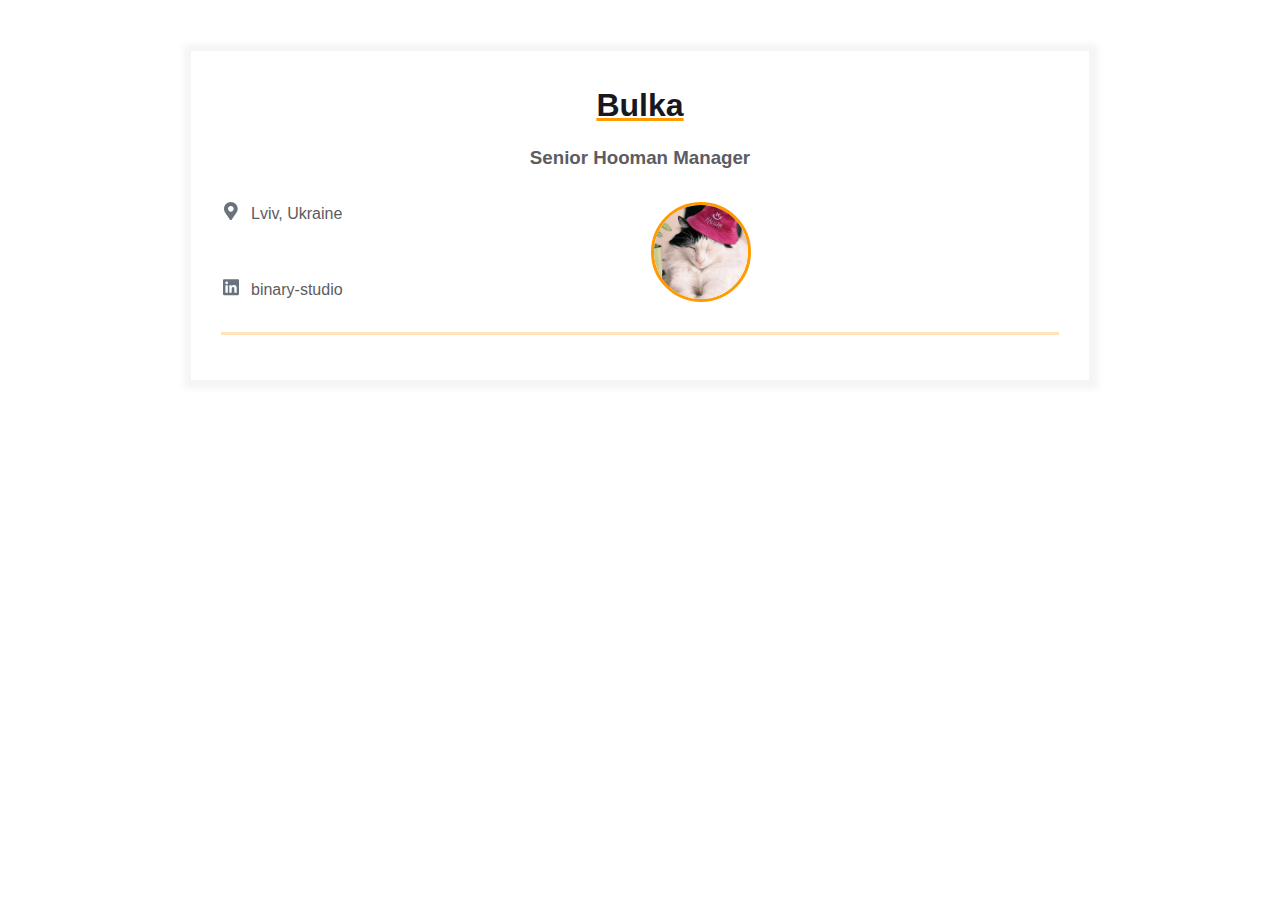
==== index.html @ e43a800d "add Contact info items & avatar.png to resume" ====
<!DOCTYPE html>
<html>
  <head>
    <link rel="stylesheet" href="styles.css">
    <meta charset="UTF-8" />
    <meta name="viewport" content="width=device-width, initial-scale=1" />
    <title>Résumé</title>
  </head>
  <body>
    <main>
      <div class="resume">
        <div class="container">
          <div class="resume__block">
            <h1 class="contact-info__header">Bulka</h1>
            <h3 class="contact-info__sub-header">Senior Hooman Manager</h3>
    
            <div class="contact_info_container fh">
              <div class="contact-info__block">
                <a href="" rel="author" class="contact-info__item">
                  <div class="contact-info__item-icon-wrapper">
                    <svg class="contact-info__item-icon" xmlns="http://www.w3.org/2000/svg" viewBox="0 0 384 512">
                      <path
                        d="M172.268 501.67C26.97 291.031 0 269.413 0 192 0 85.961 85.961 0 192 0s192 85.961 192 192c0 77.413-26.97 99.031-172.268 309.67-9.535 13.774-29.93 13.773-39.464 0zM192 272c44.183 0 80-35.817 80-80s-35.817-80-80-80-80 35.817-80 80 35.817 80 80 80z">
                      </path>
                    </svg>
                  </div>
                  <span>Lviv, Ukraine</span>
                </a>
                <a href="https://ua.linkedin.com/company/binary-studio_241166" rel="author" class="contact-info__item">
                  <div class="contact-info__item-icon-wrapper">
                    <svg class="contact-info__item-icon" xmlns="http://www.w3.org/2000/svg" viewBox="0 0 448 512">
                      <path
                        d="M416 32H31.9C14.3 32 0 46.5 0 64.3v383.4C0 465.5 14.3 480 31.9 480H416c17.6 0 32-14.5 32-32.3V64.3c0-17.8-14.4-32.3-32-32.3zM135.4 416H69V202.2h66.5V416zm-33.2-243c-21.3 0-38.5-17.3-38.5-38.5S80.9 96 102.2 96c21.2 0 38.5 17.3 38.5 38.5 0 21.3-17.2 38.5-38.5 38.5zm282.1 243h-66.4V312c0-24.8-.5-56.7-34.5-56.7-34.6 0-39.9 27-39.9 54.9V416h-66.4V202.2h63.7v29.2h.9c8.9-16.8 30.6-34.5 62.9-34.5 67.2 0 79.7 44.3 79.7 101.9V416z">
                      </path>
                    </svg>
                  </div>
                  <span>binary-studio</span>
                </a>
              </div>
            
              <div class="contact-info__block contact-info__block--center">
                <img class="contact-info__avatar" src="assets/avatar.png" alt="Avatar">
              </div>
    
              <div class="contact-info__block"></div>
            </div>
          </div>
        </div>
      </div>
    </main>
  </body>
</html>
---- styles.css ----
/* General styles */

* {
    margin: 0;
    padding: 0;
    box-sizing: border-box;
}

body {
    font-family: Arial, Helvetica, sans-serif;
    line-height: 1.5;

    --primary-text-color: #181820;
    --secondary-text-color: #5c5c62;
    --durability-text-color: #6a737d9c;
    --icon-color: #6a737d;
    --border-color: #ff9a0045;
    --text-decoration-color: #ff9a00;
}

.container {
    margin: 0 auto;
    padding: 0 30px;
    max-width: 900px;
}

.fh {
    display: flex;
    flex-direction: row;
    justify-content: space-between;
}

.fv {
    display: flex;
    flex-direction: column;
    justify-content: space-between;
}

.resume {
    margin: 50px auto;
    border: 1px solid #f5f5f5;
    box-shadow: 1px 1px 7px 7px #f5f5f5;
    padding: 30px 0;
    max-width: 900px;
}

.resume__block {
    border-bottom: 3px solid var(--border-color);
    padding-bottom: 30px;
    margin-bottom: 15px;
}

@media screen and (max-width: 576px) {

    .main-info,
    .contact_info_container {
        flex-direction: column;
    }

    .contact_info_container {
        align-items: center;
    }

    .contact-info__block:not(:last-child) {
        margin-bottom: 20px;
    }

    .experiences {
        margin-right: 0;
    }
}

/* Contact info styles */

.contact-info__header,
.contact-info__sub-header {
    text-align: center;
}

.contact-info__header {
    color: var(--primary-text-color);
    margin-bottom: 15px;
    text-decoration-color: var(--text-decoration-color);
    text-decoration-line: underline;
}

.contact-info__sub-header {
    color: var(--secondary-text-color);
    margin-bottom: 30px;
}

.contact-info__block {
    display: flex;
    flex-direction: column;
    justify-content: space-between;
}

.contact-info__block--center {
    justify-content: center;
}

.contact-info__item {
    color: var(--secondary-text-color);
    text-decoration: none;
    display: flex;
    justify-content: start;
}

.contact-info__item:not(:last-child) {
    margin-bottom: 20px;
}

.contact-info__item-icon-wrapper {
    margin-right: 10px;
    width: 20px;
    display: flex;
    justify-content: center;
}

.contact-info__item-icon path {
    fill: var(--icon-color);
}

.contact-info__item-icon {
    height: 1.1428rem;
    vertical-align: text-bottom;
}

.contact-info__avatar {
    border-radius: 50%;
    width: 100px;
    height: 100px;
    object-fit: cover;
    border: 3px solid;
    border-color: var(--text-decoration-color);
}

/* Intro and skills styles */

.intro {
    display: flex;
    justify-content: start;
}

.intro__icon-wrapper {
    margin-right: 30px;
    width: 30px;
    display: flex;
    justify-content: center;
}

.intro__icon {
    height: 1.1428rem;
    vertical-align: text-bottom;
}

.intro__icon path {
    fill: var(--text-decoration-color);
}

.intro_text {
    color: var(--secondary-text-color);
    text-align: justify;
}

.skills__header {
    color: var(--secondary-text-color);
    text-align: center;
    margin-bottom: 15px;
}

.skills__text {
    color: var(--secondary-text-color);
    text-align: justify;
}

/* Experience and additonal info styles */

.experiences {
    flex: 1 1 60%;
    margin-right: 50px;
}

.experiences__header {
    color: var(--secondary-text-color);
    text-align: left;
    margin-bottom: 20px;
}

.experiences__company-header-durability {
    color: var(--durability-text-color);
    text-align: left;
    margin-bottom: 10px;
    font-size: 15px;
}

.experiences__company-header-name {
    color: var(--primary-text-color);
    text-decoration-color: var(--text-decoration-color);
    text-decoration-line: underline;
    text-align: left;
    margin-bottom: 20px;
}

.experiences__company-project {
    margin-left: 15px;
    margin-bottom: 25px;
}

.experiences__company-project-role {
    color: var(--durability-text-color);
    text-align: left;
    margin-bottom: 10px;
    font-size: 15px;
}

.experiences__company-project-name {
    color: var(--primary-text-color);
    text-align: left;
    margin-bottom: 10px;
}

.experiences__company-project-responsibilities {
    color: var(--secondary-text-color);
    padding-left: 20px;
}

.additional-info {
    flex: 1 1 40%;
}

.additional-info__education {
    margin-bottom: 20px;
}

.additional-info__education-header {
    color: var(--secondary-text-color);
    text-align: left;
    margin-bottom: 20px;
}

.additional-info__education-university-durability {
    color: var(--durability-text-color);
    text-align: left;
    margin-bottom: 10px;
    font-size: 15px;
}

.additional-info__education-university-speciality {
    color: var(--primary-text-color);
    text-align: left;
    margin-bottom: 10px;
}

.additional-info__education-university-name {
    color: var(--secondary-text-color);
}

.additional-info__languages {
    margin-bottom: 20px;
}

.additional-info__languages-header {
    color: var(--secondary-text-color);
    text-align: left;
    margin-bottom: 20px;
}

.additional-info__languages-item {
    color: var(--secondary-text-color);
}
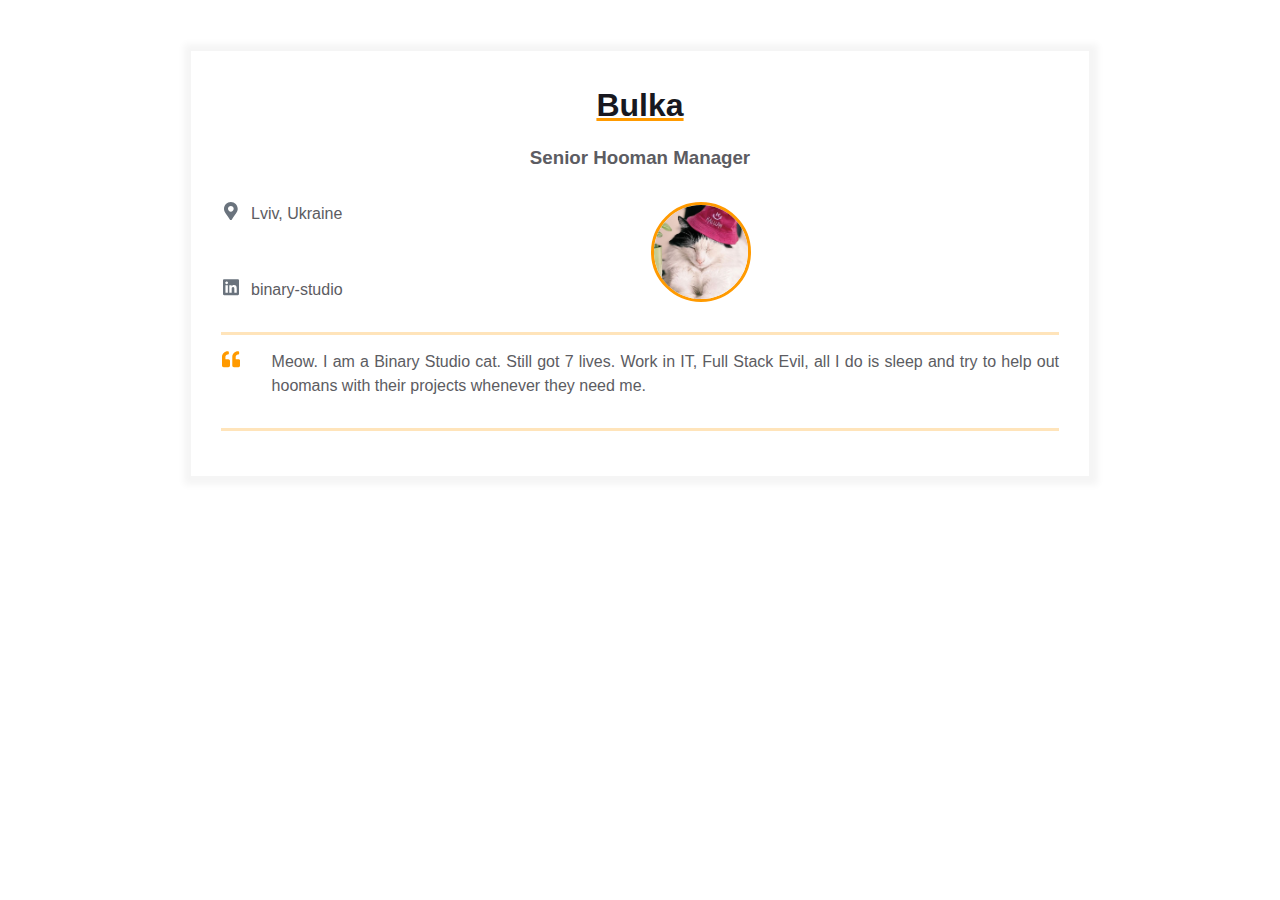
==== commit 65c76526: "added Intro block to resume" ====
--- a/index.html
+++ b/index.html
@@ -46,6 +46,24 @@
             </div>
           </div>
         </div>
+        <div class="container">
+          <div class="resume__block">
+            <div class="intro">
+              <div class="intro__icon-wrapper">
+                <svg class="intro__icon" xmlns="http://www.w3.org/2000/svg" viewBox="0 0 512 512">
+                  <path
+                    d="M464 256h-80v-64c0-35.3 28.7-64 64-64h8c13.3 0 24-10.7 24-24V56c0-13.3-10.7-24-24-24h-8c-88.4 0-160 71.6-160 160v240c0 26.5 21.5 48 48 48h128c26.5 0 48-21.5 48-48V304c0-26.5-21.5-48-48-48zm-288 0H96v-64c0-35.3 28.7-64 64-64h8c13.3 0 24-10.7 24-24V56c0-13.3-10.7-24-24-24h-8C71.6 32 0 103.6 0 192v240c0 26.5 21.5 48 48 48h128c26.5 0 48-21.5 48-48V304c0-26.5-21.5-48-48-48z">
+                  </path>
+                </svg>
+              </div>
+              <p class="intro_text">Meow.
+                I am a Binary Studio cat. Still got 7 lives. Work in IT, Full Stack Evil, 
+                all I do is sleep and try to help out hoomans with their projects whenever 
+                they need me.
+              </p>
+            </div>
+          </div>
+        </div>
       </div>
     </main>
   </body>
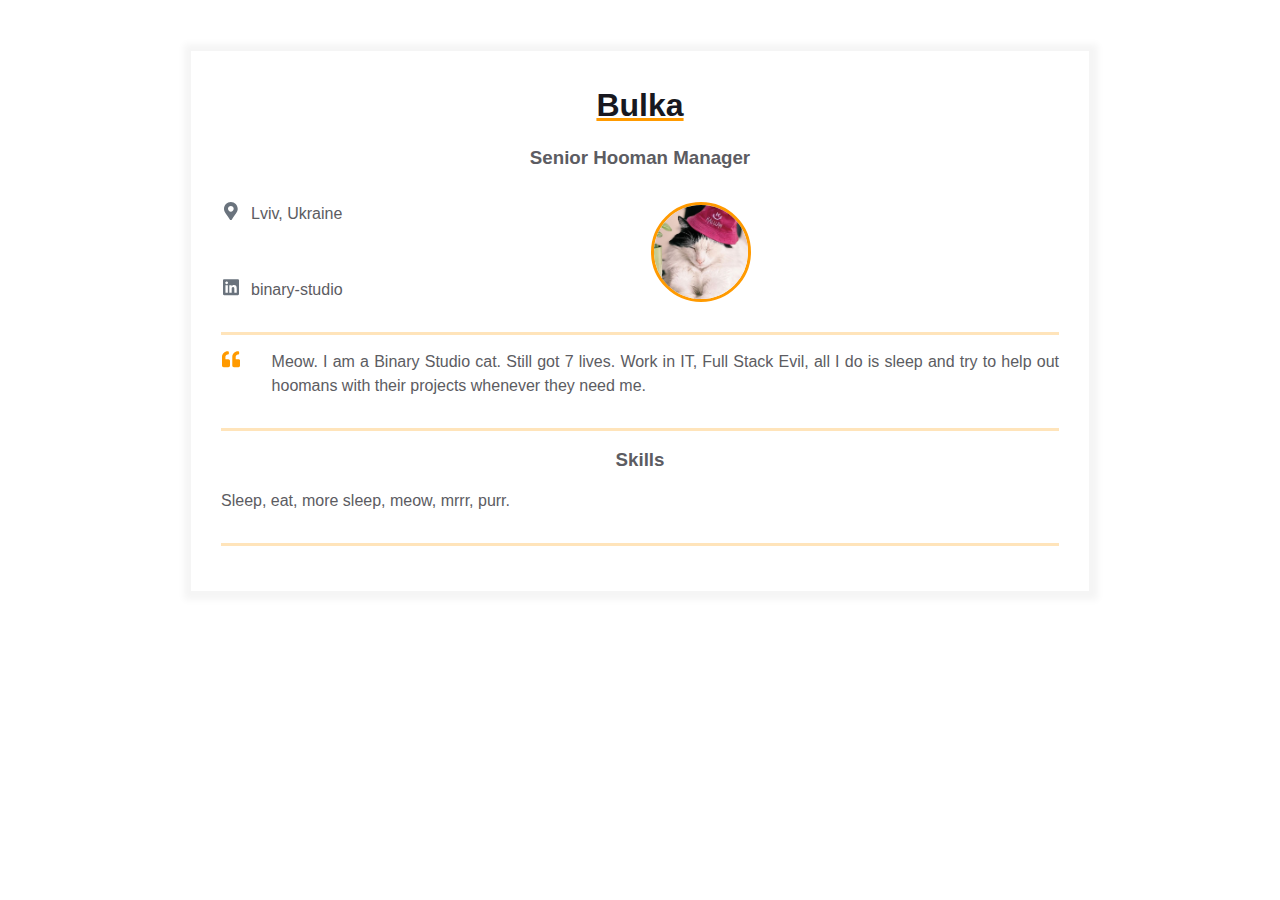
==== commit ce447bea: "added block skills to resume" ====
--- a/index.html
+++ b/index.html
@@ -64,6 +64,14 @@
             </div>
           </div>
         </div>
+        <div class="container">
+          <div class="resume__block">
+            <div class="skills">
+              <h3 class="skills__header">Skills</h3>
+              <p class="skills__text">Sleep, eat, more sleep, meow, mrrr, purr. </p>
+            </div>
+          </div>
+        </div>
       </div>
     </main>
   </body>
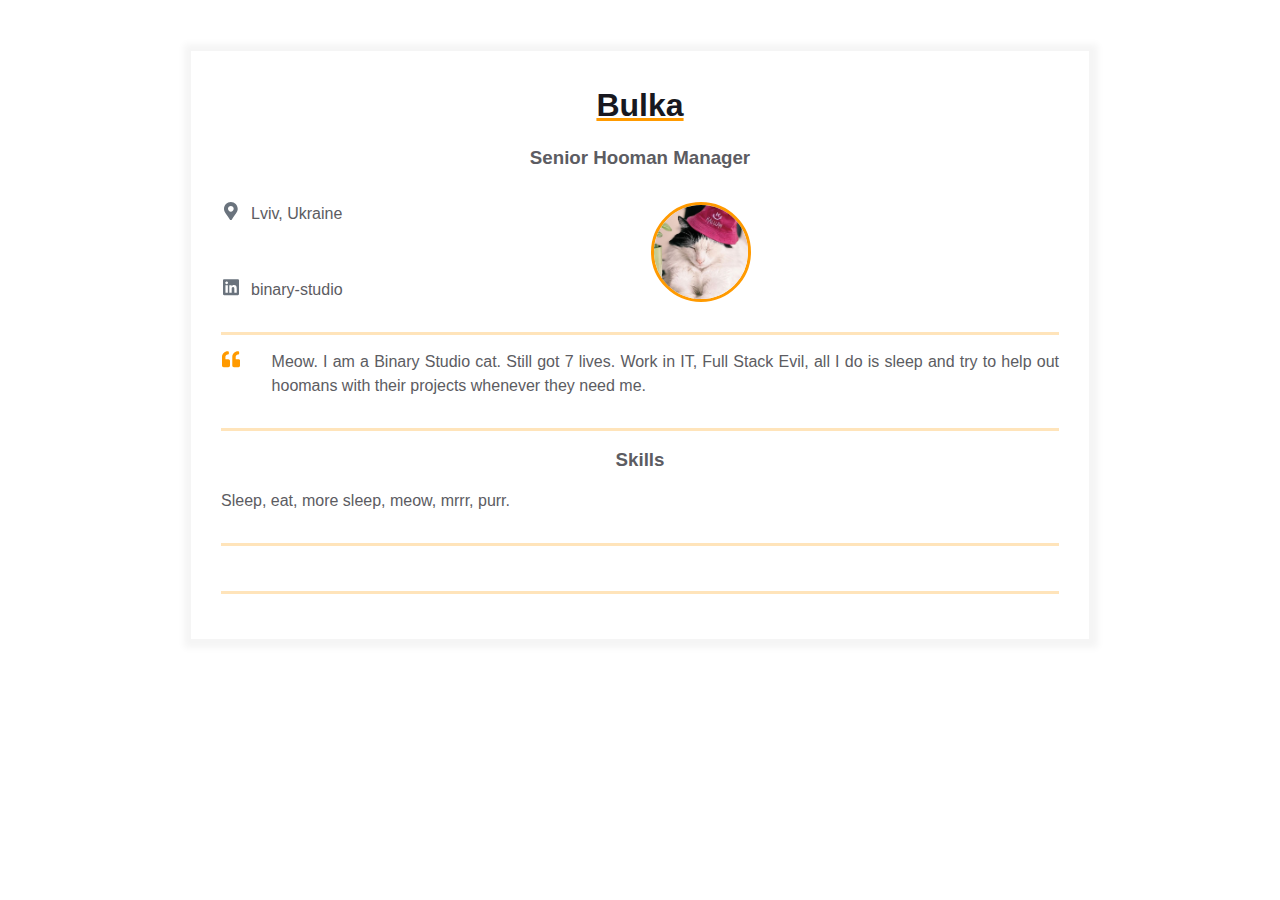
==== commit c3876fef: "added experience block to the resume" ====
--- a/index.html
+++ b/index.html
@@ -72,6 +72,16 @@
             </div>
           </div>
         </div>
+        <div class="container">
+          <div class="resume__block">
+            <div class="main-info fh">
+        
+              <div class="experiences"></div>
+        
+              <div class="additional-info fv"></div>
+            </div>
+          </div>
+        </div>
       </div>
     </main>
   </body>
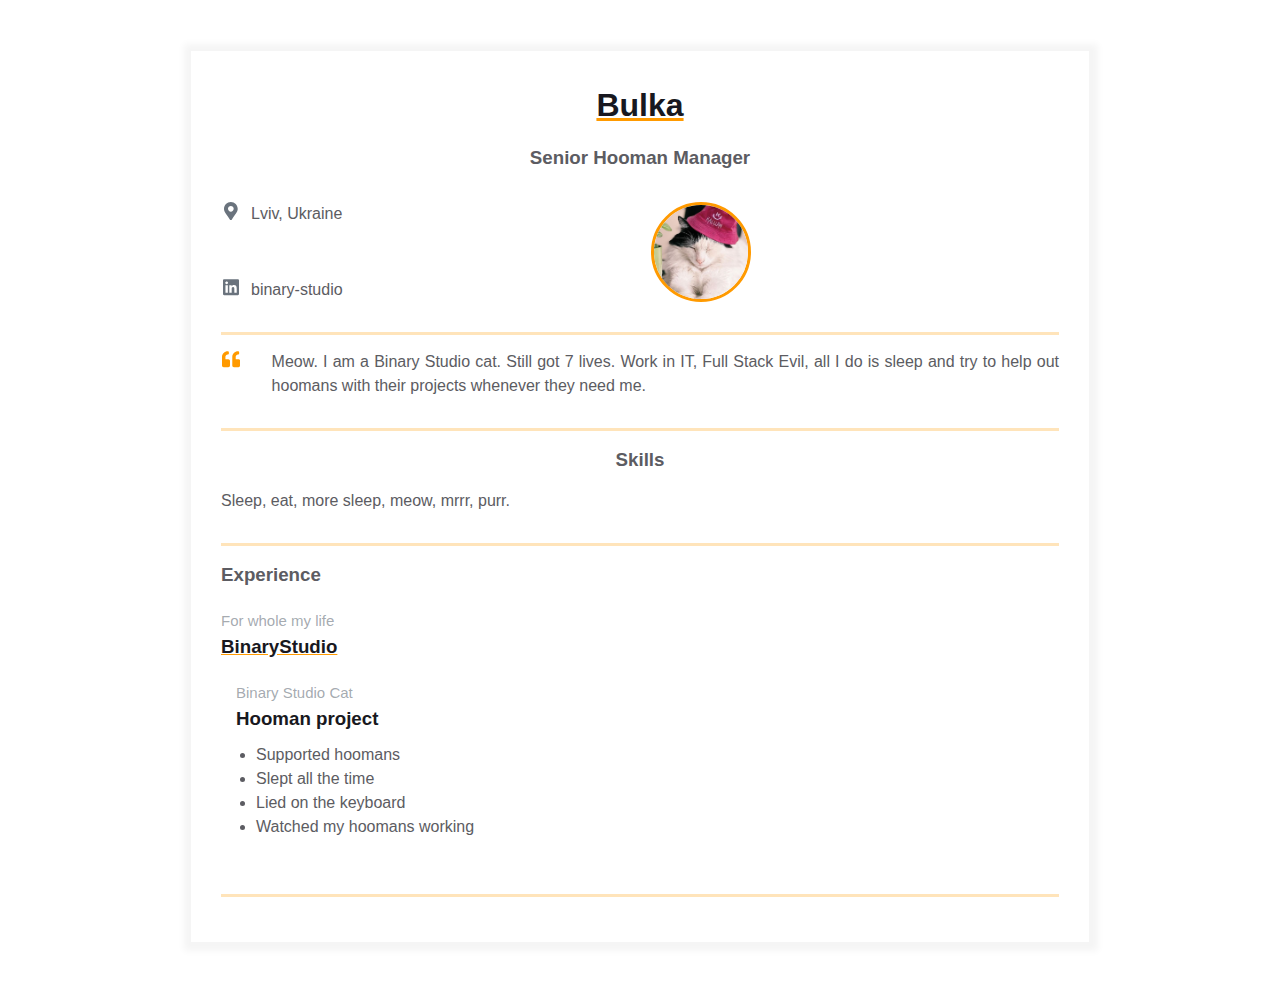
==== commit 4011a3a1: "added to more info about experience in experience block" ====
--- a/index.html
+++ b/index.html
@@ -76,7 +76,26 @@
           <div class="resume__block">
             <div class="main-info fh">
         
-              <div class="experiences"></div>
+              <div class="experiences">
+                <h3 class="experiences__header">Experience</h3>
+                <div class="experiences__company">
+                  <div class="experiences__company-header">
+                    <span class="experiences__company-header-durability">For whole my life</span>
+                    <h3 class="experiences__company-header-name">BinaryStudio</h3>
+                  </div>
+              
+                  <div class="experiences__company-project">
+                    <span class="experiences__company-project-role">Binary Studio Cat</span>
+                    <h3 class="experiences__company-project-name">Hooman project</h3>
+                    <ul class="experiences__company-project-responsibilities">
+                      <li>Supported hoomans</li>
+                      <li>Slept all the time</li>
+                      <li>Lied on the keyboard</li>
+                      <li>Watched my hoomans working</li>
+                    </ul>
+                  </div>
+                </div>
+              </div>
         
               <div class="additional-info fv"></div>
             </div>
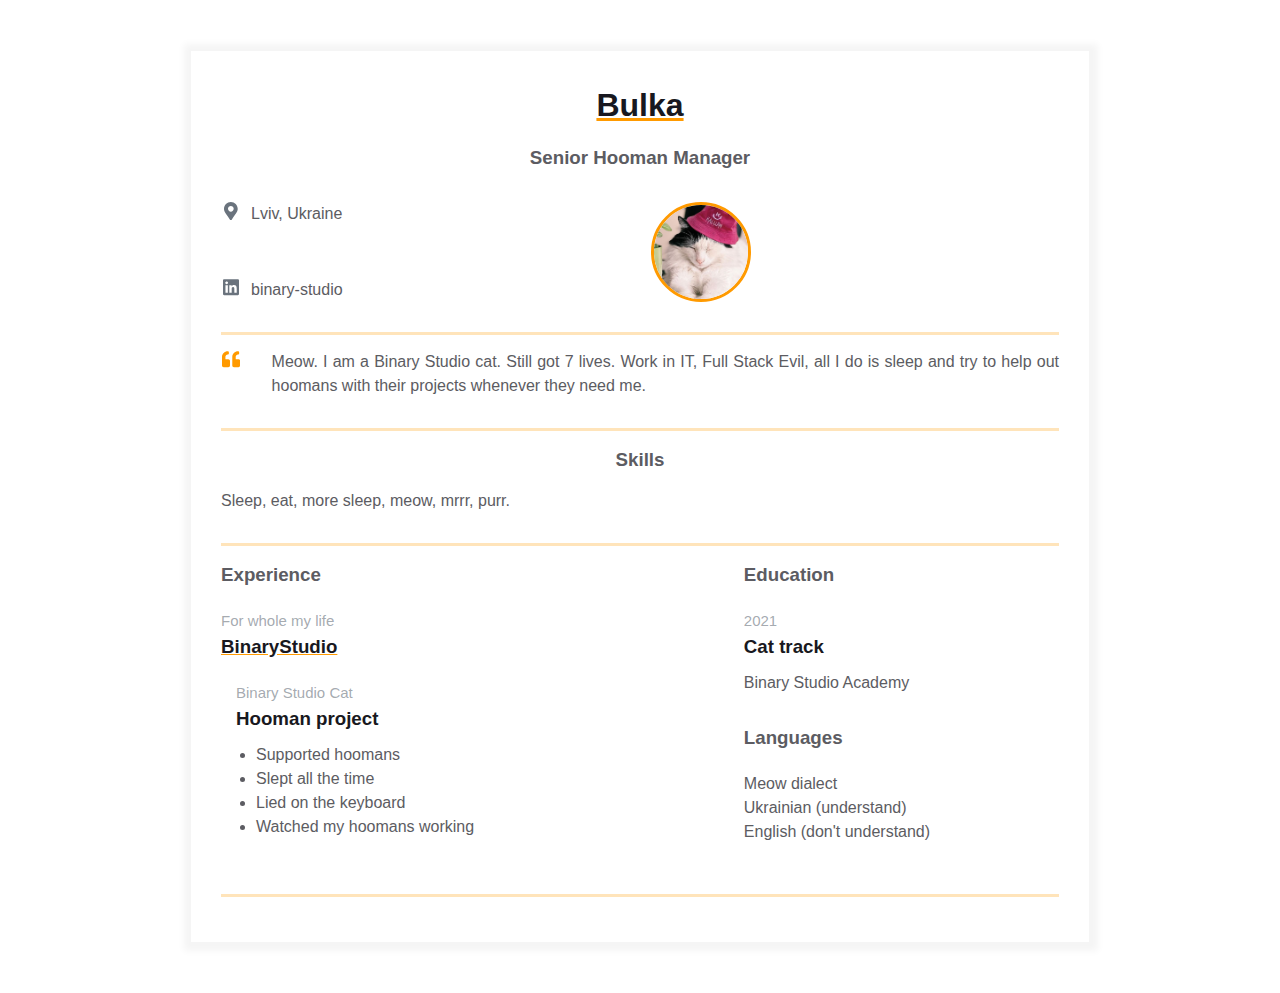
==== commit f5f9a0c2: "added additional info to the resume" ====
--- a/index.html
+++ b/index.html
@@ -97,7 +97,29 @@
                 </div>
               </div>
         
-              <div class="additional-info fv"></div>
+              <div class="additional-info fv">
+                <div class="additional-info__education">
+                  <h3 class="additional-info__education-header">Education</h3>
+                  <div class="additional-info__education-university">
+                    <span class="additional-info__education-university-durability">2021</span>
+                    <h3 class="additional-info__education-university-speciality">Cat track</h3>
+                    <p class="additional-info__education-university-name">Binary Studio Academy</p>
+                  </div>
+                </div>
+              
+                <div class="additional-info__languages">
+                  <h3 class="additional-info__languages-header">Languages</h3>
+                  <p class="additional-info__languages-item">
+                    Meow dialect
+                  </p>
+                  <p class="additional-info__languages-item">
+                    Ukrainian (understand)
+                  </p>
+                  <p class="additional-info__languages-item">
+                    English (don't understand)
+                  </p>
+                </div>
+              </div>
             </div>
           </div>
         </div>
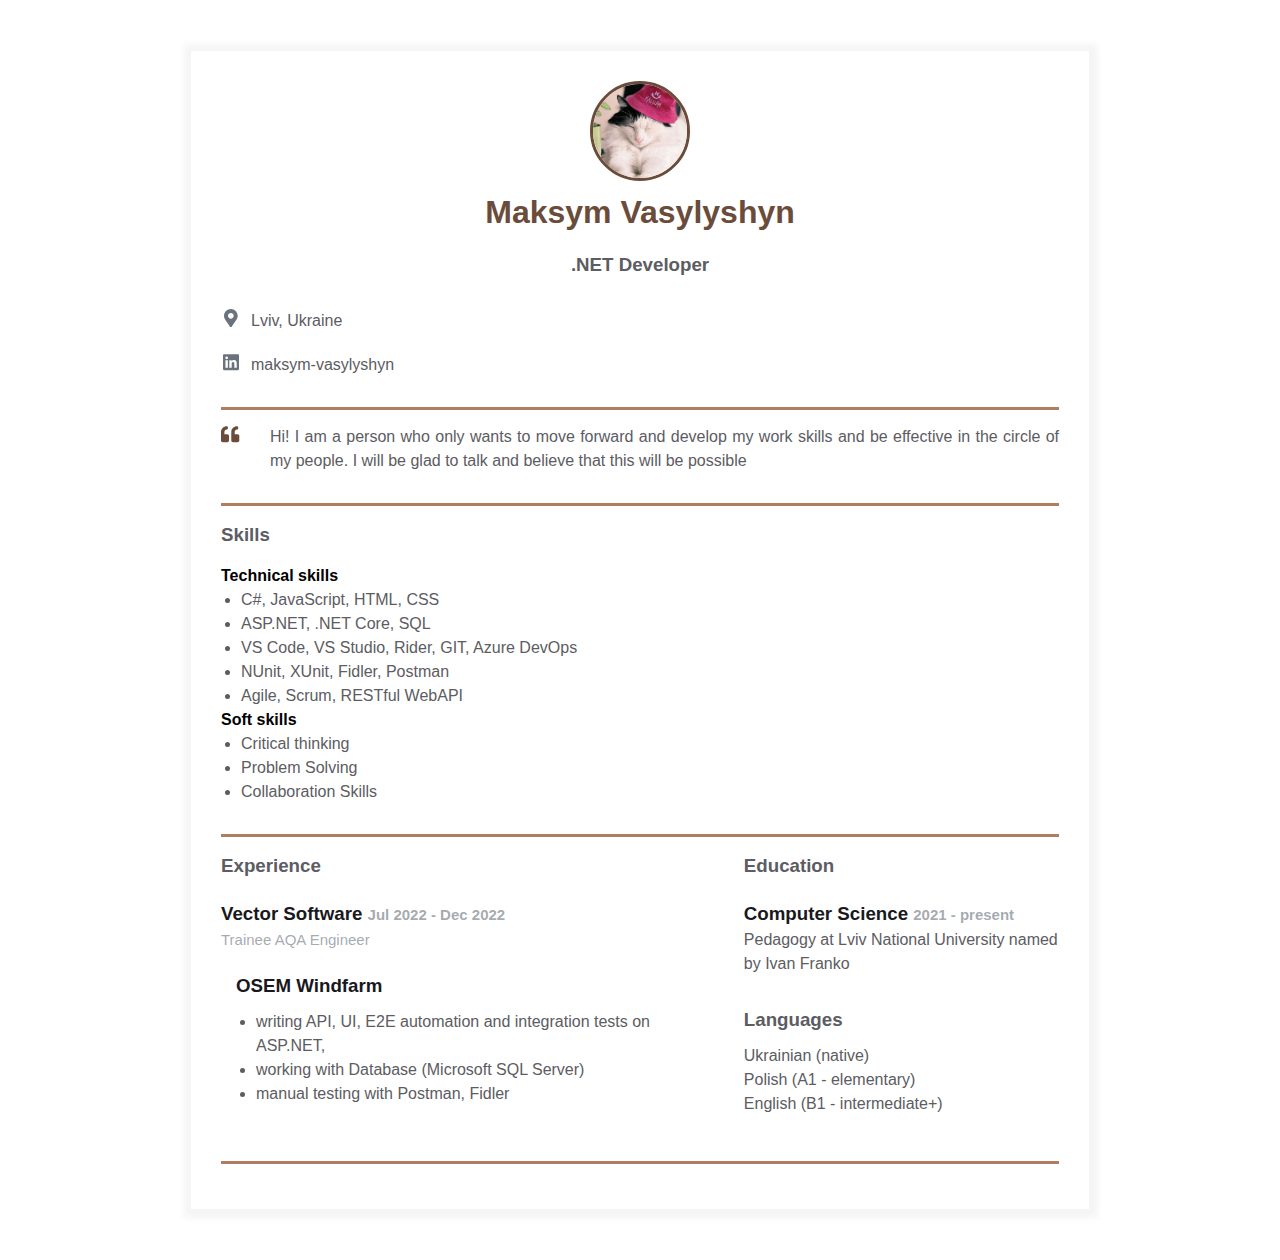
==== commit 4550f67e: "rewrited all blocks and correct values" ====
--- a/index.html
+++ b/index.html
@@ -11,36 +11,39 @@
       <div class="resume">
         <div class="container">
           <div class="resume__block">
-            <h1 class="contact-info__header">Bulka</h1>
-            <h3 class="contact-info__sub-header">Senior Hooman Manager</h3>
-    
-            <div class="contact_info_container fh">
+
               <div class="contact-info__block">
-                <a href="" rel="author" class="contact-info__item">
-                  <div class="contact-info__item-icon-wrapper">
-                    <svg class="contact-info__item-icon" xmlns="http://www.w3.org/2000/svg" viewBox="0 0 384 512">
-                      <path
-                        d="M172.268 501.67C26.97 291.031 0 269.413 0 192 0 85.961 85.961 0 192 0s192 85.961 192 192c0 77.413-26.97 99.031-172.268 309.67-9.535 13.774-29.93 13.773-39.464 0zM192 272c44.183 0 80-35.817 80-80s-35.817-80-80-80-80 35.817-80 80 35.817 80 80 80z">
-                      </path>
-                    </svg>
-                  </div>
-                  <span>Lviv, Ukraine</span>
-                </a>
-                <a href="https://ua.linkedin.com/company/binary-studio_241166" rel="author" class="contact-info__item">
-                  <div class="contact-info__item-icon-wrapper">
-                    <svg class="contact-info__item-icon" xmlns="http://www.w3.org/2000/svg" viewBox="0 0 448 512">
-                      <path
-                        d="M416 32H31.9C14.3 32 0 46.5 0 64.3v383.4C0 465.5 14.3 480 31.9 480H416c17.6 0 32-14.5 32-32.3V64.3c0-17.8-14.4-32.3-32-32.3zM135.4 416H69V202.2h66.5V416zm-33.2-243c-21.3 0-38.5-17.3-38.5-38.5S80.9 96 102.2 96c21.2 0 38.5 17.3 38.5 38.5 0 21.3-17.2 38.5-38.5 38.5zm282.1 243h-66.4V312c0-24.8-.5-56.7-34.5-56.7-34.6 0-39.9 27-39.9 54.9V416h-66.4V202.2h63.7v29.2h.9c8.9-16.8 30.6-34.5 62.9-34.5 67.2 0 79.7 44.3 79.7 101.9V416z">
-                      </path>
-                    </svg>
-                  </div>
-                  <span>binary-studio</span>
-                </a>
+                <div class="contact-info__block--center">
+                  <img class="contact-info__avatar" src="assets/avatar.png" alt="Avatar">
+                </div>
               </div>
-            
-              <div class="contact-info__block contact-info__block--center">
-                <img class="contact-info__avatar" src="assets/avatar.png" alt="Avatar">
-              </div>
+
+              <h1 class="contact-info__header">Maksym Vasylyshyn</h1>
+              <h3 class="contact-info__sub-header">.NET Developer</h3>
+
+              <div class="contact_info_container fh">
+                <div class="contact-info__block">
+                  <a href="" rel="author" class="contact-info__item">
+                    <div class="contact-info__item-icon-wrapper">
+                      <svg class="contact-info__item-icon" xmlns="http://www.w3.org/2000/svg" viewBox="0 0 384 512">
+                        <path
+                          d="M172.268 501.67C26.97 291.031 0 269.413 0 192 0 85.961 85.961 0 192 0s192 85.961 192 192c0 77.413-26.97 99.031-172.268 309.67-9.535 13.774-29.93 13.773-39.464 0zM192 272c44.183 0 80-35.817 80-80s-35.817-80-80-80-80 35.817-80 80 35.817 80 80 80z">
+                        </path>
+                      </svg>
+                    </div>
+                    <span>Lviv, Ukraine</span>
+                  </a>
+                  <a href="https://www.linkedin.com/in/maksym-vasylyshyn/" rel="author" class="contact-info__item">
+                    <div class="contact-info__item-icon-wrapper">
+                      <svg class="contact-info__item-icon" xmlns="http://www.w3.org/2000/svg" viewBox="0 0 448 512">
+                        <path
+                          d="M416 32H31.9C14.3 32 0 46.5 0 64.3v383.4C0 465.5 14.3 480 31.9 480H416c17.6 0 32-14.5 32-32.3V64.3c0-17.8-14.4-32.3-32-32.3zM135.4 416H69V202.2h66.5V416zm-33.2-243c-21.3 0-38.5-17.3-38.5-38.5S80.9 96 102.2 96c21.2 0 38.5 17.3 38.5 38.5 0 21.3-17.2 38.5-38.5 38.5zm282.1 243h-66.4V312c0-24.8-.5-56.7-34.5-56.7-34.6 0-39.9 27-39.9 54.9V416h-66.4V202.2h63.7v29.2h.9c8.9-16.8 30.6-34.5 62.9-34.5 67.2 0 79.7 44.3 79.7 101.9V416z">
+                        </path>
+                      </svg>
+                    </div>
+                    <span>maksym-vasylyshyn</span>
+                  </a>
+                </div>
     
               <div class="contact-info__block"></div>
             </div>
@@ -56,10 +59,9 @@
                   </path>
                 </svg>
               </div>
-              <p class="intro_text">Meow.
-                I am a Binary Studio cat. Still got 7 lives. Work in IT, Full Stack Evil, 
-                all I do is sleep and try to help out hoomans with their projects whenever 
-                they need me.
+              <p class="intro_text">Hi!
+                I am a person who only wants to move forward and develop my work skills and be effective in the circle of my people. 
+                I will be glad to talk and believe that this will be possible
               </p>
             </div>
           </div>
@@ -68,7 +70,30 @@
           <div class="resume__block">
             <div class="skills">
               <h3 class="skills__header">Skills</h3>
-              <p class="skills__text">Sleep, eat, more sleep, meow, mrrr, purr. </p>
+
+              <div class="hardskills">
+                <div>
+                  <h4>Technical skills</h4>
+                </div>
+                <ul class="hardskills__text">
+                  <li>C#, JavaScript, HTML, CSS</li>
+                  <li>ASP.NET, .NET Core, SQL</li>
+                  <li>VS Code, VS Studio, Rider, GIT, Azure DevOps</li>
+                  <li>NUnit, XUnit, Fidler, Postman</li>
+                  <li>Agile, Scrum, RESTful WebAPI</li>
+                </ul>
+              </div>
+                
+              <div class="softskills fv">
+                <div>
+                  <h4>Soft skills</h4>
+                </div>
+                <ul class="softskills__text">
+                  <li>Critical thinking</li>
+                  <li>Problem Solving</li>
+                  <li>Collaboration Skills</li>
+                </ul>
+              </div>
             </div>
           </div>
         </div>
@@ -80,18 +105,20 @@
                 <h3 class="experiences__header">Experience</h3>
                 <div class="experiences__company">
                   <div class="experiences__company-header">
-                    <span class="experiences__company-header-durability">For whole my life</span>
-                    <h3 class="experiences__company-header-name">BinaryStudio</h3>
+                    <div class="experiences__company-header-name">
+                      <h3>Vector Software
+                        <span class="experiences__company-header-durability">Jul 2022 - Dec 2022</span>
+                      </h3>
+                      <span class="experiences__company-role">Trainee AQA Engineer</span>
+                    </div>
                   </div>
               
                   <div class="experiences__company-project">
-                    <span class="experiences__company-project-role">Binary Studio Cat</span>
-                    <h3 class="experiences__company-project-name">Hooman project</h3>
+                    <h3 class="experiences__company-project-name">OSEM Windfarm</h3>
                     <ul class="experiences__company-project-responsibilities">
-                      <li>Supported hoomans</li>
-                      <li>Slept all the time</li>
-                      <li>Lied on the keyboard</li>
-                      <li>Watched my hoomans working</li>
+                      <li>writing API, UI, E2E automation and integration tests on ASP.NET,</li>
+                      <li>working with Database (Microsoft SQL Server)</li>
+                      <li>manual testing with Postman, Fidler</li>
                     </ul>
                   </div>
                 </div>
@@ -101,22 +128,25 @@
                 <div class="additional-info__education">
                   <h3 class="additional-info__education-header">Education</h3>
                   <div class="additional-info__education-university">
-                    <span class="additional-info__education-university-durability">2021</span>
-                    <h3 class="additional-info__education-university-speciality">Cat track</h3>
-                    <p class="additional-info__education-university-name">Binary Studio Academy</p>
+                    <div class="additional-info__education-university-speciality">
+                      <h3>Computer Science
+                        <span class="additional-info__education-university-durability">2021 - present</span>
+                      </h3>
+                      <p class="additional-info__education-university-name">Pedagogy at Lviv National University named by Ivan Franko</p>
+                    </div>
                   </div>
                 </div>
               
                 <div class="additional-info__languages">
                   <h3 class="additional-info__languages-header">Languages</h3>
                   <p class="additional-info__languages-item">
-                    Meow dialect
+                    Ukrainian (native)
                   </p>
                   <p class="additional-info__languages-item">
-                    Ukrainian (understand)
+                    Polish (A1 - elementary)
                   </p>
                   <p class="additional-info__languages-item">
-                    English (don't understand)
+                    English (B1 - intermediate+)
                   </p>
                 </div>
               </div>
--- a/styles.css
+++ b/styles.css
@@ -14,8 +14,8 @@
     --secondary-text-color: #5c5c62;
     --durability-text-color: #6a737d9c;
     --icon-color: #6a737d;
-    --border-color: #ff9a0045;
-    --text-decoration-color: #ff9a00;
+    --border-color: #ae7e5e;
+    --text-decoration-color: #6b4c3a;
 }
 
 .container {
@@ -68,20 +68,23 @@
     .experiences {
         margin-right: 0;
     }
+
+    .skills {
+        margin-right: 0;
+    }
 }
 
 /* Contact info styles */
 
 .contact-info__header,
-.contact-info__sub-header {
+.contact-info__sub-header,
+.contact-info__block--center {
     text-align: center;
 }
 
 .contact-info__header {
-    color: var(--primary-text-color);
-    margin-bottom: 15px;
-    text-decoration-color: var(--text-decoration-color);
-    text-decoration-line: underline;
+    color: var(--text-decoration-color);
+    margin-bottom: 15px;
 }
 
 .contact-info__sub-header {
@@ -93,10 +96,6 @@
     display: flex;
     flex-direction: column;
     justify-content: space-between;
-}
-
-.contact-info__block--center {
-    justify-content: center;
 }
 
 .contact-info__item {
@@ -165,13 +164,15 @@
 
 .skills__header {
     color: var(--secondary-text-color);
-    text-align: center;
-    margin-bottom: 15px;
-}
-
-.skills__text {
-    color: var(--secondary-text-color);
     text-align: justify;
+    margin-bottom: 15px;
+}
+
+.softskills__text,
+.hardskills__text {
+    color: var(--secondary-text-color);
+    text-align: left;
+    padding-left: 20px;
 }
 
 /* Experience and additonal info styles */
@@ -196,8 +197,6 @@
 
 .experiences__company-header-name {
     color: var(--primary-text-color);
-    text-decoration-color: var(--text-decoration-color);
-    text-decoration-line: underline;
     text-align: left;
     margin-bottom: 20px;
 }
@@ -207,7 +206,7 @@
     margin-bottom: 25px;
 }
 
-.experiences__company-project-role {
+.experiences__company-role {
     color: var(--durability-text-color);
     text-align: left;
     margin-bottom: 10px;
@@ -257,13 +256,13 @@
 }
 
 .additional-info__languages {
-    margin-bottom: 20px;
+    margin-bottom: 15px;
 }
 
 .additional-info__languages-header {
     color: var(--secondary-text-color);
     text-align: left;
-    margin-bottom: 20px;
+    margin-bottom: 10px;
 }
 
 .additional-info__languages-item {
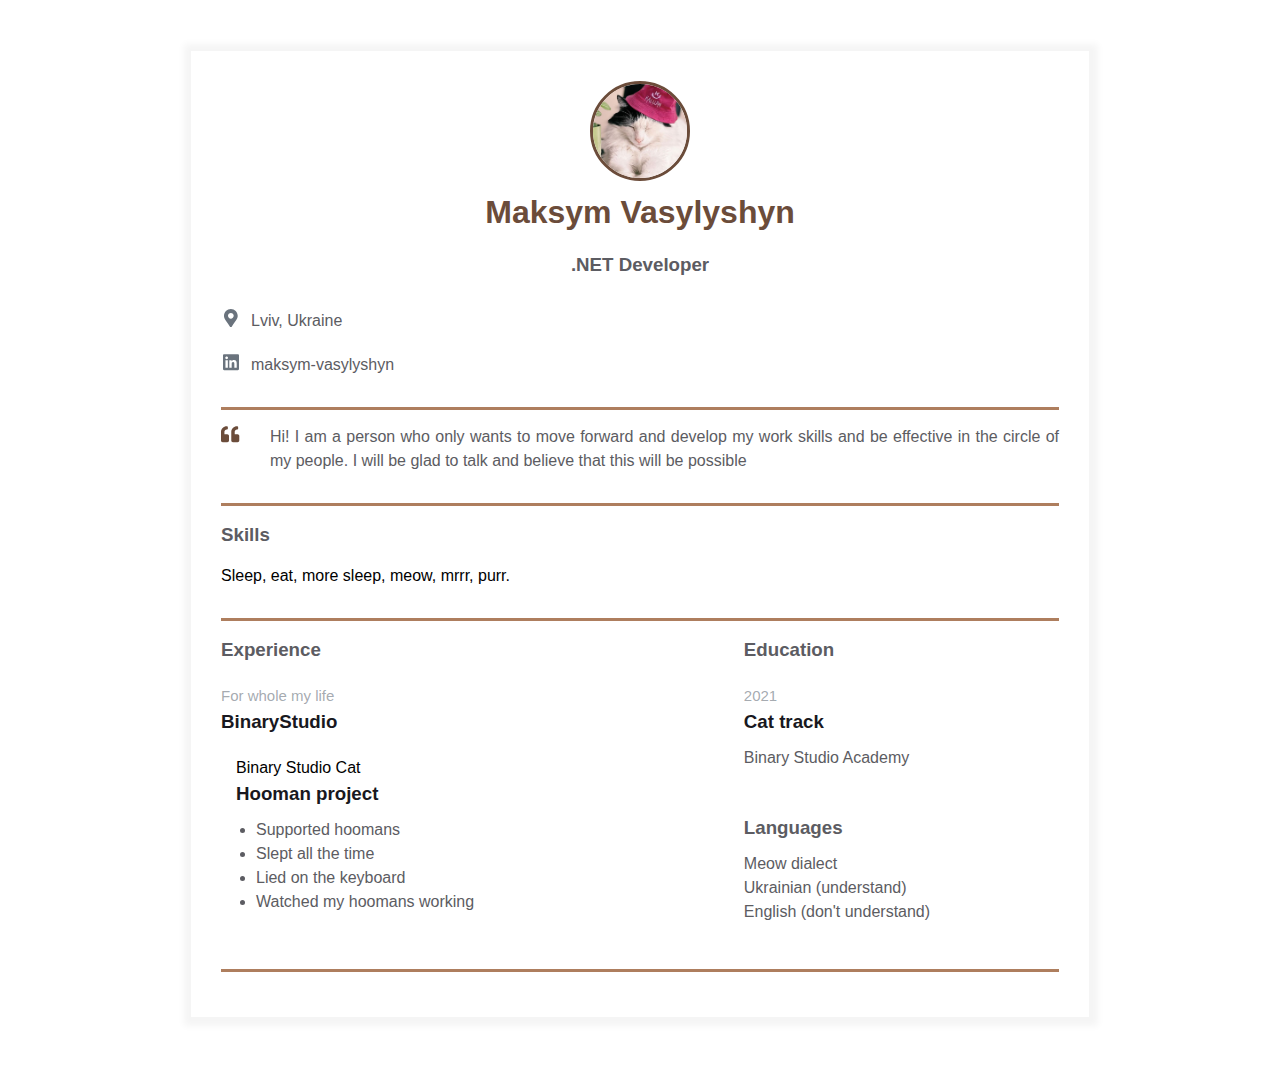
==== commit 760e83d6: "added own resume" ====
--- a/index.html
+++ b/index.html
@@ -70,30 +70,7 @@
           <div class="resume__block">
             <div class="skills">
               <h3 class="skills__header">Skills</h3>
-
-              <div class="hardskills">
-                <div>
-                  <h4>Technical skills</h4>
-                </div>
-                <ul class="hardskills__text">
-                  <li>C#, JavaScript, HTML, CSS</li>
-                  <li>ASP.NET, .NET Core, SQL</li>
-                  <li>VS Code, VS Studio, Rider, GIT, Azure DevOps</li>
-                  <li>NUnit, XUnit, Fidler, Postman</li>
-                  <li>Agile, Scrum, RESTful WebAPI</li>
-                </ul>
-              </div>
-                
-              <div class="softskills fv">
-                <div>
-                  <h4>Soft skills</h4>
-                </div>
-                <ul class="softskills__text">
-                  <li>Critical thinking</li>
-                  <li>Problem Solving</li>
-                  <li>Collaboration Skills</li>
-                </ul>
-              </div>
+              <p class="skills__text">Sleep, eat, more sleep, meow, mrrr, purr. </p>
             </div>
           </div>
         </div>
@@ -105,20 +82,18 @@
                 <h3 class="experiences__header">Experience</h3>
                 <div class="experiences__company">
                   <div class="experiences__company-header">
-                    <div class="experiences__company-header-name">
-                      <h3>Vector Software
-                        <span class="experiences__company-header-durability">Jul 2022 - Dec 2022</span>
-                      </h3>
-                      <span class="experiences__company-role">Trainee AQA Engineer</span>
-                    </div>
+                    <span class="experiences__company-header-durability">For whole my life</span>
+                    <h3 class="experiences__company-header-name">BinaryStudio</h3>
                   </div>
               
                   <div class="experiences__company-project">
-                    <h3 class="experiences__company-project-name">OSEM Windfarm</h3>
+                    <span class="experiences__company-project-role">Binary Studio Cat</span>
+                    <h3 class="experiences__company-project-name">Hooman project</h3>
                     <ul class="experiences__company-project-responsibilities">
-                      <li>writing API, UI, E2E automation and integration tests on ASP.NET,</li>
-                      <li>working with Database (Microsoft SQL Server)</li>
-                      <li>manual testing with Postman, Fidler</li>
+                      <li>Supported hoomans</li>
+                      <li>Slept all the time</li>
+                      <li>Lied on the keyboard</li>
+                      <li>Watched my hoomans working</li>
                     </ul>
                   </div>
                 </div>
@@ -128,25 +103,22 @@
                 <div class="additional-info__education">
                   <h3 class="additional-info__education-header">Education</h3>
                   <div class="additional-info__education-university">
-                    <div class="additional-info__education-university-speciality">
-                      <h3>Computer Science
-                        <span class="additional-info__education-university-durability">2021 - present</span>
-                      </h3>
-                      <p class="additional-info__education-university-name">Pedagogy at Lviv National University named by Ivan Franko</p>
-                    </div>
+                    <span class="additional-info__education-university-durability">2021</span>
+                    <h3 class="additional-info__education-university-speciality">Cat track</h3>
+                    <p class="additional-info__education-university-name">Binary Studio Academy</p>
                   </div>
                 </div>
               
                 <div class="additional-info__languages">
                   <h3 class="additional-info__languages-header">Languages</h3>
                   <p class="additional-info__languages-item">
-                    Ukrainian (native)
+                    Meow dialect
                   </p>
                   <p class="additional-info__languages-item">
-                    Polish (A1 - elementary)
+                    Ukrainian (understand)
                   </p>
                   <p class="additional-info__languages-item">
-                    English (B1 - intermediate+)
+                    English (don't understand)
                   </p>
                 </div>
               </div>
